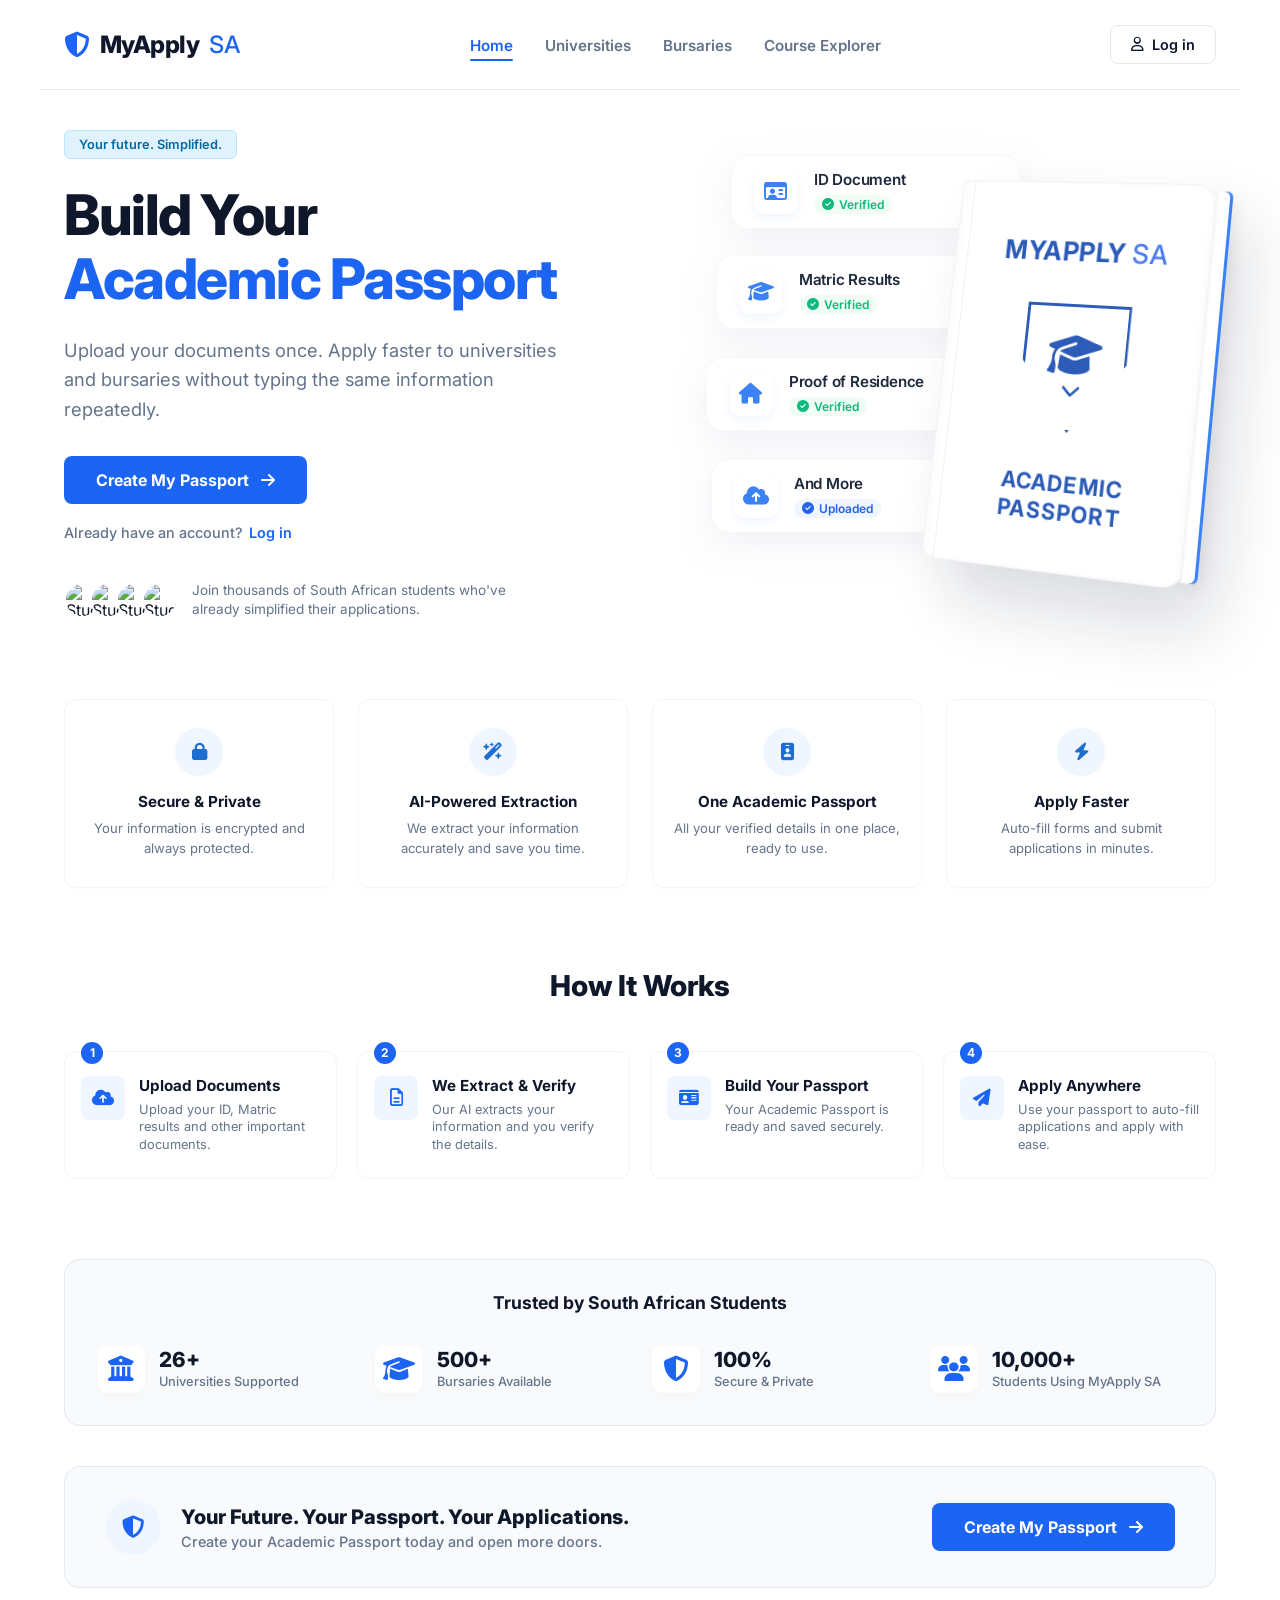
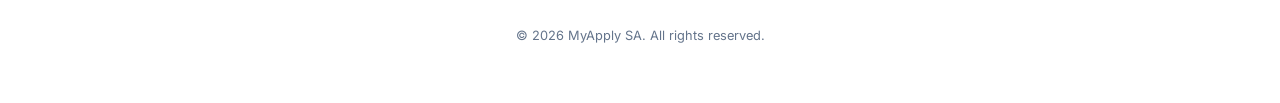
==== fuck.html @ b8379a9e "Update fuck.html" ====
<!DOCTYPE html>
<html lang="en">
<head>
    <meta charset="UTF-8">
    <meta name="viewport" content="width=device-width, initial-scale=1.0">
    <title>MyApply SA - Build Your Academic Passport</title>
    <link href="https://fonts.googleapis.com/css2?family=Inter:wght@400;500;600;700;800&display=swap" rel="stylesheet">
    <link rel="stylesheet" href="https://cdnjs.cloudflare.com/ajax/libs/font-awesome/6.4.0/css/all.min.css">
    <style>
        :root {
            --primary-blue: #1c64f2;
            --primary-blue-hover: #1a56cc;
            --text-dark: #0f172a;
            --text-muted: #64748b;
            --light-bg: #f8fafc;
            --border-color: #e2e8f0;
            --pill-bg: #eff6ff;
            --pill-text: #1d6ed0;
            --success-green: #10b981;
        }

        * {
            box-sizing: border-box;
            margin: 0;
            padding: 0;
            font-family: 'Inter', sans-serif;
        }

        body {
            background-color: #ffffff;
            color: var(--text-dark);
            min-height: 100vh;
            display: flex;
            flex-direction: column;
            align-items: center;
            overflow-x: hidden;
            -webkit-font-smoothing: antialiased;
        }

        /* Header Navigation */
        .header {
            width: 100%;
            max-width: 1200px;
            height: 90px;
            padding: 0 24px;
            display: flex;
            align-items: center;
            justify-content: space-between;
            background: #ffffff;
            border-bottom: 1px solid var(--border-color);
        }

        .brand {
            display: flex;
            align-items: center;
            gap: 10px;
            font-weight: 800;
            font-size: 1.5rem;
            color: var(--text-dark);
            letter-spacing: -0.5px;
        }

        .brand i {
            color: var(--primary-blue);
            font-size: 1.6rem;
        }

        .brand span {
            color: var(--primary-blue);
            font-weight: 500;
        }

        .nav-links {
            display: flex;
            gap: 32px;
            list-style: none;
        }

        .nav-links a {
            text-decoration: none;
            color: var(--text-muted);
            font-weight: 600;
            font-size: 0.95rem;
            transition: color 0.15s ease;
            position: relative;
            padding-bottom: 4px;
        }

        .nav-links a:hover, .nav-links a.active {
            color: var(--primary-blue);
        }

        .nav-links a.active::after {
            content: '';
            position: absolute;
            bottom: -2px;
            left: 0;
            width: 100%;
            height: 2px;
            background-color: var(--primary-blue);
            border-radius: 2px;
        }

        .login-btn-top {
            display: inline-flex;
            align-items: center;
            gap: 8px;
            padding: 10px 20px;
            background: #ffffff;
            color: var(--text-dark);
            border: 1px solid var(--border-color);
            border-radius: 8px;
            font-weight: 600;
            font-size: 0.9rem;
            text-decoration: none;
            transition: all 0.15s ease;
        }

        .login-btn-top:hover {
            background: var(--light-bg);
            border-color: #cbd5e1;
        }

        /* Master wrapper */
        .wrapper {
            width: 100%;
            max-width: 1200px;
            padding: 0 24px 60px 24px;
        }

        /* Hero Section */
        .hero-section {
            display: grid;
            grid-template-columns: 1.1fr 0.9fr;
            gap: 40px;
            align-items: center;
            margin-top: 40px;
            margin-bottom: 80px;
        }

        .hero-content {
            display: flex;
            flex-direction: column;
        }

        .micro-badge {
            background: #e0f2fe;
            color: #0369a1;
            padding: 6px 14px;
            border-radius: 6px;
            font-size: 0.8rem;
            font-weight: 600;
            width: fit-content;
            margin-bottom: 24px;
            border: 1px solid #bae6fd;
        }

        .hero-content h1 {
            font-size: 3.5rem;
            font-weight: 800;
            line-height: 1.15;
            letter-spacing: -1.5px;
            margin-bottom: 24px;
            color: var(--text-dark);
        }

        .hero-content h1 span {
            color: var(--primary-blue);
        }

        .hero-content p {
            font-size: 1.15rem;
            color: var(--text-muted);
            line-height: 1.6;
            margin-bottom: 32px;
            max-width: 520px;
        }

        .cta-btn {
            width: fit-content;
            padding: 14px 32px;
            background-color: var(--primary-blue);
            color: white;
            border: none;
            border-radius: 8px;
            font-size: 1rem;
            font-weight: 700;
            cursor: pointer;
            display: inline-flex;
            align-items: center;
            gap: 12px;
            transition: all 0.15s ease;
            text-decoration: none;
        }

        .cta-btn:hover {
            background-color: var(--primary-blue-hover);
            transform: translateY(-1px);
        }

        .login-sub-block {
            display: flex;
            align-items: center;
            gap: 6px;
            margin-top: 20px;
            font-size: 0.9rem;
            color: var(--text-muted);
            font-weight: 500;
        }

        .login-sub-block a {
            color: var(--primary-blue);
            text-decoration: none;
            font-weight: 600;
        }

        .login-sub-block a:hover {
            text-decoration: underline;
        }

        .social-proof {
            display: flex;
            align-items: center;
            gap: 14px;
            margin-top: 40px;
        }

        .avatar-stack {
            display: flex;
        }

        .avatar-stack img {
            width: 36px;
            height: 36px;
            border-radius: 50%;
            border: 2px solid white;
            margin-left: -10px;
            object-fit: cover;
        }

        .avatar-stack img:first-child {
            margin-left: 0;
        }

        .social-proof-text {
            font-size: 0.85rem;
            color: var(--text-muted);
            line-height: 1.4;
            max-width: 320px;
        }

        /* Mockup Visual Right Side */
        .mockup-container {
            position: relative;
            display: flex;
            justify-content: center;
            align-items: center;
        }

        .passport-graphic-layout {
            position: relative;
            width: 100%;
            max-width: 440px;
            height: 400px;
        }

        .floating-docs-stack {
            position: absolute;
            left: 0;
            top: 20px;
            display: flex;
            flex-direction: column;
            gap: 12px;
            z-index: 3;
            width: 220px;
        }

        .mini-doc-node {
            background: #ffffff;
            border-radius: 12px;
            padding: 10px 14px;
            display: flex;
            align-items: center;
            justify-content: space-between;
            box-shadow: 0 10px 25px rgba(15, 23, 42, 0.05);
            border: 1px solid #f1f5f9;
        }

        .mini-doc-meta {
            display: flex;
            align-items: center;
            gap: 10px;
        }

        .mini-doc-icon {
            width: 32px;
            height: 32px;
            background: var(--pill-bg);
            color: var(--primary-blue);
            border-radius: 6px;
            display: flex;
            align-items: center;
            justify-content: center;
            font-size: 0.9rem;
        }

        .mini-doc-info h5 {
            font-size: 0.8rem;
            font-weight: 700;
            color: var(--text-dark);
        }

        .mini-doc-status {
            display: flex;
            align-items: center;
            gap: 4px;
            font-size: 0.65rem;
            font-weight: 600;
            color: var(--success-green);
            margin-top: 2px;
        }

        .mini-doc-status.blue-type {
            color: var(--primary-blue);
        }

                /* 100% Photo Identical Passport Layout adjustments */
        .passport-graphic-layout {
            position: relative;
            width: 100%;
            max-width: 480px;
            height: 460px;
            display: flex;
            align-items: center;
        }

        .floating-docs-stack {
            position: absolute;
            left: -10px;
            display: flex;
            flex-direction: column;
            gap: 18px;
            z-index: 2;
            width: 290px;
        }

        .mini-doc-node {
            background: rgba(255, 255, 255, 0.94);
            border-radius: 18px;
            padding: 14px 22px;
            display: flex;
            align-items: center;
            gap: 16px;
            box-shadow: 0 12px 35px rgba(200, 205, 220, 0.25);
            border: 1px solid rgba(243, 244, 246, 0.7);
            backdrop-filter: blur(4px);
        }

        .mini-doc-icon {
            width: 44px;
            height: 44px;
            background: #ffffff;
            color: #3b82f6;
            border-radius: 12px;
            display: flex;
            align-items: center;
            justify-content: center;
            font-size: 1.3rem;
            box-shadow: 0 4px 10px rgba(59, 130, 246, 0.08);
        }

        .mini-doc-info {
            display: flex;
            flex-direction: column;
            gap: 4px;
            flex-grow: 1;
        }

        .mini-doc-info h5 {
            font-size: 0.95rem;
            font-weight: 600;
            color: #1e293b;
            letter-spacing: -0.2px;
        }

        .mini-doc-status {
            display: inline-flex;
            align-items: center;
            gap: 5px;
            font-size: 0.75rem;
            font-weight: 600;
            color: #10b981;
            background: #f0fdf4;
            padding: 2px 8px;
            border-radius: 20px;
            width: fit-content;
        }

        .mini-doc-status.blue-type {
            color: #2563eb;
            background: #eff6ff;
        }

        /* Decorative skeleton bars on the right side of cards */
        .mini-doc-skeleton-bars {
            display: flex;
            flex-direction: column;
            gap: 6px;
            margin-left: auto;
        }

        .skeleton-bar {
            width: 28px;
            height: 4px;
            background: #f1f5f9;
            border-radius: 2px;
        }

        .skeleton-bar.short {
            width: 16px;
        }

        /* 3D Realistic Booklet */
        .passport-booklet-3d {
            background: #ffffff;
            width: 275px;
            height: 395px;
            border-radius: 6px 28px 24px 14px;
            box-shadow: 30px 35px 65px rgba(15, 23, 42, 0.15), 
                        inset -4px 0 10px rgba(0,0,0,0.01),
                        inset 4px 0 6px rgba(0, 0, 0, 0.02);
            padding: 45px 24px 35px 32px;
            display: flex;
            flex-direction: column;
            align-items: center;
            justify-content: space-between;
            position: absolute;
            right: 0px;
            transform: perspective(1200px) rotateY(-18deg) rotateX(7deg) rotateZ(4deg);
            z-index: 5;
            border: 1px solid rgba(235, 240, 245, 0.8);
        }

        /* Spine effect line */
        .passport-booklet-3d::before {
            content: '';
            position: absolute;
            top: 0;
            left: 12px;
            width: 1px;
            height: 100%;
            background: rgba(0, 0, 0, 0.06);
        }

        /* Stacked 3D Inner Page rim matching image */
        .passport-booklet-3d::after {
            content: '';
            position: absolute;
            top: 6px;
            right: -10px;
            width: 14px;
            height: 97%;
            background: #ffffff;
            border-radius: 0 6px 6px 0;
            z-index: -1;
            box-shadow: 3px 0 0 #3b82f6, 
                        5px 5px 15px rgba(0,0,0,0.08), 
                        inset 2px 0 3px rgba(0,0,0,0.05);
        }

        .passport-booklet-3d h3 {
            font-size: 1.7rem;
            font-weight: 700;
            letter-spacing: 0.5px;
            color: #2c5cb8;
            margin-top: 10px;
            font-family: 'Inter', sans-serif;
            text-align: center;
        }

        .passport-booklet-3d h3 span {
            color: #4b7bec;
            font-weight: 500;
        }

        /* Shield with cap and chevron exact border curve style */
        .passport-shield-emblem {
            width: 110px;
            height: 130px;
            border: 3.5px solid #2c5cb8;
            background: transparent;
            clip-path: polygon(0% 0%, 100% 0%, 100% 45%, 50% 100%, 0% 45%);
            border-radius: 0 0 50px 50px;
            display: flex;
            flex-direction: column;
            align-items: center;
            justify-content: center;
            gap: 4px;
            color: #2c5cb8;
            margin: auto 0;
            padding-bottom: 12px;
        }

        .passport-shield-emblem i.fa-graduation-cap {
            font-size: 2.8rem;
            margin-top: 10px;
        }

        .passport-shield-emblem i.fa-chevron-down {
            font-size: 1.3rem;
            font-weight: 900;
            margin-top: -2px;
        }

        .passport-booklet-3d p {
            font-size: 1.4rem;
            font-weight: 700;
            color: #2c5cb8;
            letter-spacing: 1.2px;
            line-height: 1.25;
            max-width: 180px;
            text-align: center;
            margin-bottom: 10px;
        }
     
        /* Features Grid */
        .features-grid {
            display: grid;
            grid-template-columns: repeat(4, 1fr);
            gap: 24px;
            margin-bottom: 80px;
        }

        .feature-card {
            background: #ffffff;
            border-radius: 12px;
            padding: 28px 20px;
            border: 1px solid #f1f5f9;
            box-shadow: 0 4px 15px rgba(15, 23, 42, 0.01);
            text-align: center;
            display: flex;
            flex-direction: column;
            align-items: center;
        }

        .feature-icon-wrapper {
            width: 48px;
            height: 48px;
            background: var(--pill-bg);
            border-radius: 50%;
            display: flex;
            align-items: center;
            justify-content: center;
            color: var(--pill-text);
            font-size: 1.1rem;
            margin-bottom: 16px;
        }

        .feature-card h4 {
            font-size: 0.95rem;
            font-weight: 700;
            color: var(--text-dark);
            margin-bottom: 8px;
        }

        .feature-card p {
            font-size: 0.82rem;
            color: var(--text-muted);
            line-height: 1.5;
        }

        /* How it works */
        .section-title {
            text-align: center;
            font-size: 1.8rem;
            font-weight: 800;
            color: var(--text-dark);
            margin-bottom: 48px;
        }

        .process-flow {
            display: grid;
            grid-template-columns: repeat(4, 1fr);
            gap: 20px;
            margin-bottom: 80px;
        }

        .process-step {
            position: relative;
            background: #ffffff;
            border: 1px solid #f1f5f9;
            border-radius: 12px;
            padding: 24px 16px;
            display: flex;
            gap: 14px;
            align-items: flex-start;
        }

        .step-number {
            position: absolute;
            top: -10px;
            left: 16px;
            width: 22px;
            height: 22px;
            background: var(--primary-blue);
            color: #ffffff;
            border-radius: 50%;
            font-size: 0.75rem;
            font-weight: 700;
            display: flex;
            align-items: center;
            justify-content: center;
        }

        .step-icon-side {
            width: 44px;
            height: 44px;
            background: var(--pill-bg);
            border-radius: 8px;
            display: flex;
            align-items: center;
            justify-content: center;
            color: var(--primary-blue);
            font-size: 1.1rem;
            flex-shrink: 0;
        }

        .step-body {
            display: flex;
            flex-direction: column;
        }

        .step-body h4 {
            font-size: 0.95rem;
            font-weight: 700;
            color: var(--text-dark);
            margin-bottom: 6px;
        }

        .step-body p {
            font-size: 0.8rem;
            color: var(--text-muted);
            line-height: 1.4;
        }

        /* Trust Stats Banner Layout Updated to match 1000164134.png */
        .trust-container {
            background: #f8fafc;
            border: 1px solid var(--border-color);
            border-radius: 16px;
            padding: 32px;
            margin-bottom: 40px;
            text-align: center;
        }

        .trust-container h3 {
            font-size: 1.1rem;
            font-weight: 700;
            color: var(--text-dark);
            margin-bottom: 32px;
        }

        .trust-grid {
            display: grid;
            grid-template-columns: repeat(4, 1fr);
            gap: 24px;
        }

        .trust-stat-row {
            display: flex;
            align-items: center;
            gap: 14px;
            text-align: left;
        }

        .trust-stat-row i {
            font-size: 1.6rem;
            color: var(--primary-blue);
            background: #ffffff;
            width: 48px;
            height: 48px;
            border-radius: 10px;
            display: flex;
            align-items: center;
            justify-content: center;
            box-shadow: 0 4px 10px rgba(0,0,0,0.02);
            flex-shrink: 0;
        }

        .stat-text-block h4 {
            font-size: 1.3rem;
            font-weight: 800;
            color: var(--text-dark);
            line-height: 1.1;
        }

        .stat-text-block p {
            font-size: 0.8rem;
            color: var(--text-muted);
            font-weight: 500;
            margin-top: 2px;
        }

        /* Split Horizontal Bottom CTA Row Layout matching 1000164134.png */
        .bottom-cta-row {
            background: #f8fafc;
            border: 1px solid var(--border-color);
            border-radius: 16px;
            padding: 32px 40px;
            display: flex;
            align-items: center;
            justify-content: space-between;
            gap: 30px;
            margin-bottom: 40px;
        }

        .bottom-cta-left {
            display: flex;
            align-items: center;
            gap: 20px;
        }

        .bottom-cta-icon-box {
            width: 56px;
            height: 56px;
            background: var(--pill-bg);
            border-radius: 50%;
            display: flex;
            align-items: center;
            justify-content: center;
            color: var(--primary-blue);
            font-size: 1.4rem;
            flex-shrink: 0;
        }

        .bottom-cta-text h3 {
            font-size: 1.25rem;
            font-weight: 800;
            color: var(--text-dark);
            margin-bottom: 4px;
        }

        .bottom-cta-text p {
            font-size: 0.9rem;
            color: var(--text-muted);
            font-weight: 500;
        }

        .copyright-text {
            font-size: 0.8rem;
            color: var(--text-muted);
            text-align: center;
            width: 100%;
        }

        /* Perfectly tuned Fluid breakpoints for 0% Side Scrolling */
        @media (max-width: 1024px) {
            .hero-section {
                grid-template-columns: 1fr;
                text-align: center;
                gap: 50px;
            }
            .hero-content {
                align-items: center;
            }
            .hero-content p {
                max-width: 100%;
            }
            .social-proof {
                justify-content: center;
            }
            .mockup-container {
                margin-top: 20px;
            }
            .features-grid {
                grid-template-columns: repeat(2, 1fr);
            }
            .process-flow {
                grid-template-columns: repeat(2, 1fr);
                gap: 32px;
            }
            .trust-grid {
                grid-template-columns: repeat(2, 1fr);
                gap: 32px;
            }
        }

        @media (max-width: 768px) {
            .header {
                height: 75px;
            }
            .nav-links {
                display: none;
            }
            .bottom-cta-row {
                flex-direction: column;
                text-align: center;
                padding: 32px 24px;
            }
            .bottom-cta-left {
                flex-direction: column;
                gap: 14px;
            }
            .bottom-cta-row .cta-btn {
                width: 100%;
                justify-content: center;
            }
        }

        @media (max-width: 520px) {
            .hero-content h1 {
                font-size: 2.4rem;
            }
            .features-grid {
                grid-template-columns: 1fr;
            }
            .process-flow {
                grid-template-columns: 1fr;
            }
            .trust-grid {
                grid-template-columns: 1fr;
            }
            .passport-graphic-layout {
                transform: scale(0.9);
                height: 360px;
            }
        }
    </style>
</head>
<body>

    <header class="header">
        <div class="brand">
            <i class="fas fa-shield-alt"></i> MyApply<span>SA</span>
        </div>
        <ul class="nav-links">
            <li><a href="#" class="active">Home</a></li>
            <li><a href="#">Universities</a></li>
            <li><a href="#">Bursaries</a></li>
            <li><a href="#">Course Explorer</a></li>
        </ul>
        <a href="#" class="login-btn-top"><i class="far fa-user"></i> Log in</a>
    </header>

    <div class="wrapper">
        
        <!-- Hero Section -->
        <section class="hero-section">
            <div class="hero-content">
                <div class="micro-badge">Your future. Simplified.</div>
                <h1>Build Your <br><span>Academic Passport</span></h1>
                <p>Upload your documents once. Apply faster to universities and bursaries without typing the same information repeatedly.</p>
                
                <a href="#" class="cta-btn">Create My Passport <i class="fas fa-arrow-right"></i></a>
                
                <div class="login-sub-block">
                    Already have an account? <a href="#">Log in</a>
                </div>

                <div class="social-proof">
                    <div class="avatar-stack">
                        <img src="https://images.unsplash.com/photo-1534528741775-53994a69daeb?auto=format&fit=crop&w=100&q=80" alt="Student">
                        <img src="https://images.unsplash.com/photo-1507003211169-0a1dd7228f2d?auto=format&fit=crop&w=100&q=80" alt="Student">
                        <img src="https://images.unsplash.com/photo-1494790108377-be9c29b29330?auto=format&fit=crop&w=100&q=80" alt="Student">
                        <img src="https://images.unsplash.com/photo-1500648767791-00dcc994a43e?auto=format&fit=crop&w=100&q=80" alt="Student">
                    </div>
                    <span class="social-proof-text">Join thousands of South African students who've already simplified their applications.</span>
                </div>
            </div>

            <div class="mockup-container">
                                <div class="passport-graphic-layout">
                    <div class="floating-docs-stack">
                        <div class="mini-doc-node" style="transform: translate(15px, -10px);">
                            <div class="mini-doc-icon"><i class="far fa-id-card"></i></div>
                            <div class="mini-doc-info">
                                <h5>ID Document</h5>
                                <div class="mini-doc-status"><i class="fas fa-check-circle"></i> Verified</div>
                            </div>
                        </div>
                        <div class="mini-doc-node" style="transform: translate(0px, -2px);">
                            <div class="mini-doc-icon"><i class="fas fa-graduation-cap"></i></div>
                            <div class="mini-doc-info">
                                <h5>Matric Results</h5>
                                <div class="mini-doc-status"><i class="fas fa-check-circle"></i> Verified</div>
                            </div>
                        </div>
                        <div class="mini-doc-node" style="transform: translate(-10px, 8px);">
                            <div class="mini-doc-icon"><i class="fas fa-home"></i></div>
                            <div class="mini-doc-info">
                                <h5>Proof of Residence</h5>
                                <div class="mini-doc-status"><i class="fas fa-check-circle"></i> Verified</div>
                            </div>
                        </div>
                        <div class="mini-doc-node" style="transform: translate(-5px, 18px);">
                            <div class="mini-doc-icon"><i class="fas fa-cloud-upload-alt"></i></div>
                            <div class="mini-doc-info">
                                <h5>And More</h5>
                                <div class="mini-doc-status blue-type"><i class="fas fa-check-circle"></i> Uploaded</div>
                            </div>
                        </div>
                    </div>

                    <div class="passport-booklet-3d">
                        <h3>MYAPPLY <span>SA</span></h3>
                        
                        <div class="passport-shield-emblem">
                            <i class="fas fa-graduation-cap"></i>
                            <i class="fas fa-chevron-down chevron-down"></i>
                        </div>
                        
                        <p>ACADEMIC PASSPORT</p>
                    </div>
                </div>            
            </div>
        </section>

        <!-- Features Grid -->
        <section class="features-grid">
            <div class="feature-card">
                <div class="feature-icon-wrapper"><i class="fas fa-lock"></i></div>
                <h4>Secure & Private</h4>
                <p>Your information is encrypted and always protected.</p>
            </div>
            <div class="feature-card">
                <div class="feature-icon-wrapper"><i class="fas fa-wand-magic-sparkles"></i></div>
                <h4>AI-Powered Extraction</h4>
                <p>We extract your information accurately and save you time.</p>
            </div>
            <div class="feature-card">
                <div class="feature-icon-wrapper"><i class="fas fa-id-badge"></i></div>
                <h4>One Academic Passport</h4>
                <p>All your verified details in one place, ready to use.</p>
            </div>
            <div class="feature-card">
                <div class="feature-icon-wrapper"><i class="fas fa-bolt"></i></div>
                <h4>Apply Faster</h4>
                <p>Auto-fill forms and submit applications in minutes.</p>
            </div>
        </section>

        <!-- How It Works -->
        <h2 class="section-title">How It Works</h2>
        <section class="process-flow">
            <div class="process-step">
                <div class="step-number">1</div>
                <div class="step-icon-side"><i class="fas fa-cloud-upload-alt"></i></div>
                <div class="step-body">
                    <h4>Upload Documents</h4>
                    <p>Upload your ID, Matric results and other important documents.</p>
                </div>
            </div>
            <div class="process-step">
                <div class="step-number">2</div>
                <div class="step-icon-side"><i class="far fa-file-alt"></i></div>
                <div class="step-body">
                    <h4>We Extract & Verify</h4>
                    <p>Our AI extracts your information and you verify the details.</p>
                </div>
            </div>
            <div class="process-step">
                <div class="step-number">3</div>
                <div class="step-icon-side"><i class="fas fa-id-card"></i></div>
                <div class="step-body">
                    <h4>Build Your Passport</h4>
                    <p>Your Academic Passport is ready and saved securely.</p>
                </div>
            </div>
            <div class="process-step">
                <div class="step-number">4</div>
                <div class="step-icon-side"><i class="fas fa-paper-plane"></i></div>
                <div class="step-body">
                    <h4>Apply Anywhere</h4>
                    <p>Use your passport to auto-fill applications and apply with ease.</p>
                </div>
            </div>
        </section>

        <!-- Trust Statistics Section -->
        <section class="trust-container">
            <h3>Trusted by South African Students</h3>
            <div class="trust-grid">
                <div class="trust-stat-row">
                    <i class="fas fa-university"></i>
                    <div class="stat-text-block">
                        <h4>26+</h4>
                        <p>Universities Supported</p>
                    </div>
                </div>
                <div class="trust-stat-row">
                    <i class="fas fa-graduation-cap"></i>
                    <div class="stat-text-block">
                        <h4>500+</h4>
                        <p>Bursaries Available</p>
                    </div>
                </div>
                <div class="trust-stat-row">
                    <i class="fas fa-shield-alt"></i>
                    <div class="stat-text-block">
                        <h4>100%</h4>
                        <p>Secure & Private</p>
                    </div>
                </div>
                <div class="trust-stat-row">
                    <i class="fas fa-users"></i>
                    <div class="stat-text-block">
                        <h4>10,000+</h4>
                        <p>Students Using MyApply SA</p>
                    </div>
                </div>
            </div>
        </section>

        <!-- Dynamic Bottom CTA Banner Row -->
        <section class="bottom-cta-row">
            <div class="bottom-cta-left">
                <div class="bottom-cta-icon-box"><i class="fas fa-shield-alt"></i></div>
                <div class="bottom-cta-text">
                    <h3>Your Future. Your Passport. Your Applications.</h3>
                    <p>Create your Academic Passport today and open more doors.</p>
                </div>
            </div>
            <a href="#" class="cta-btn">Create My Passport <i class="fas fa-arrow-right"></i></a>
        </section>

        <div class="copyright-text">
            &copy; 2026 MyApply SA. All rights reserved.
        </div>

    </div> 
</body>
</html>
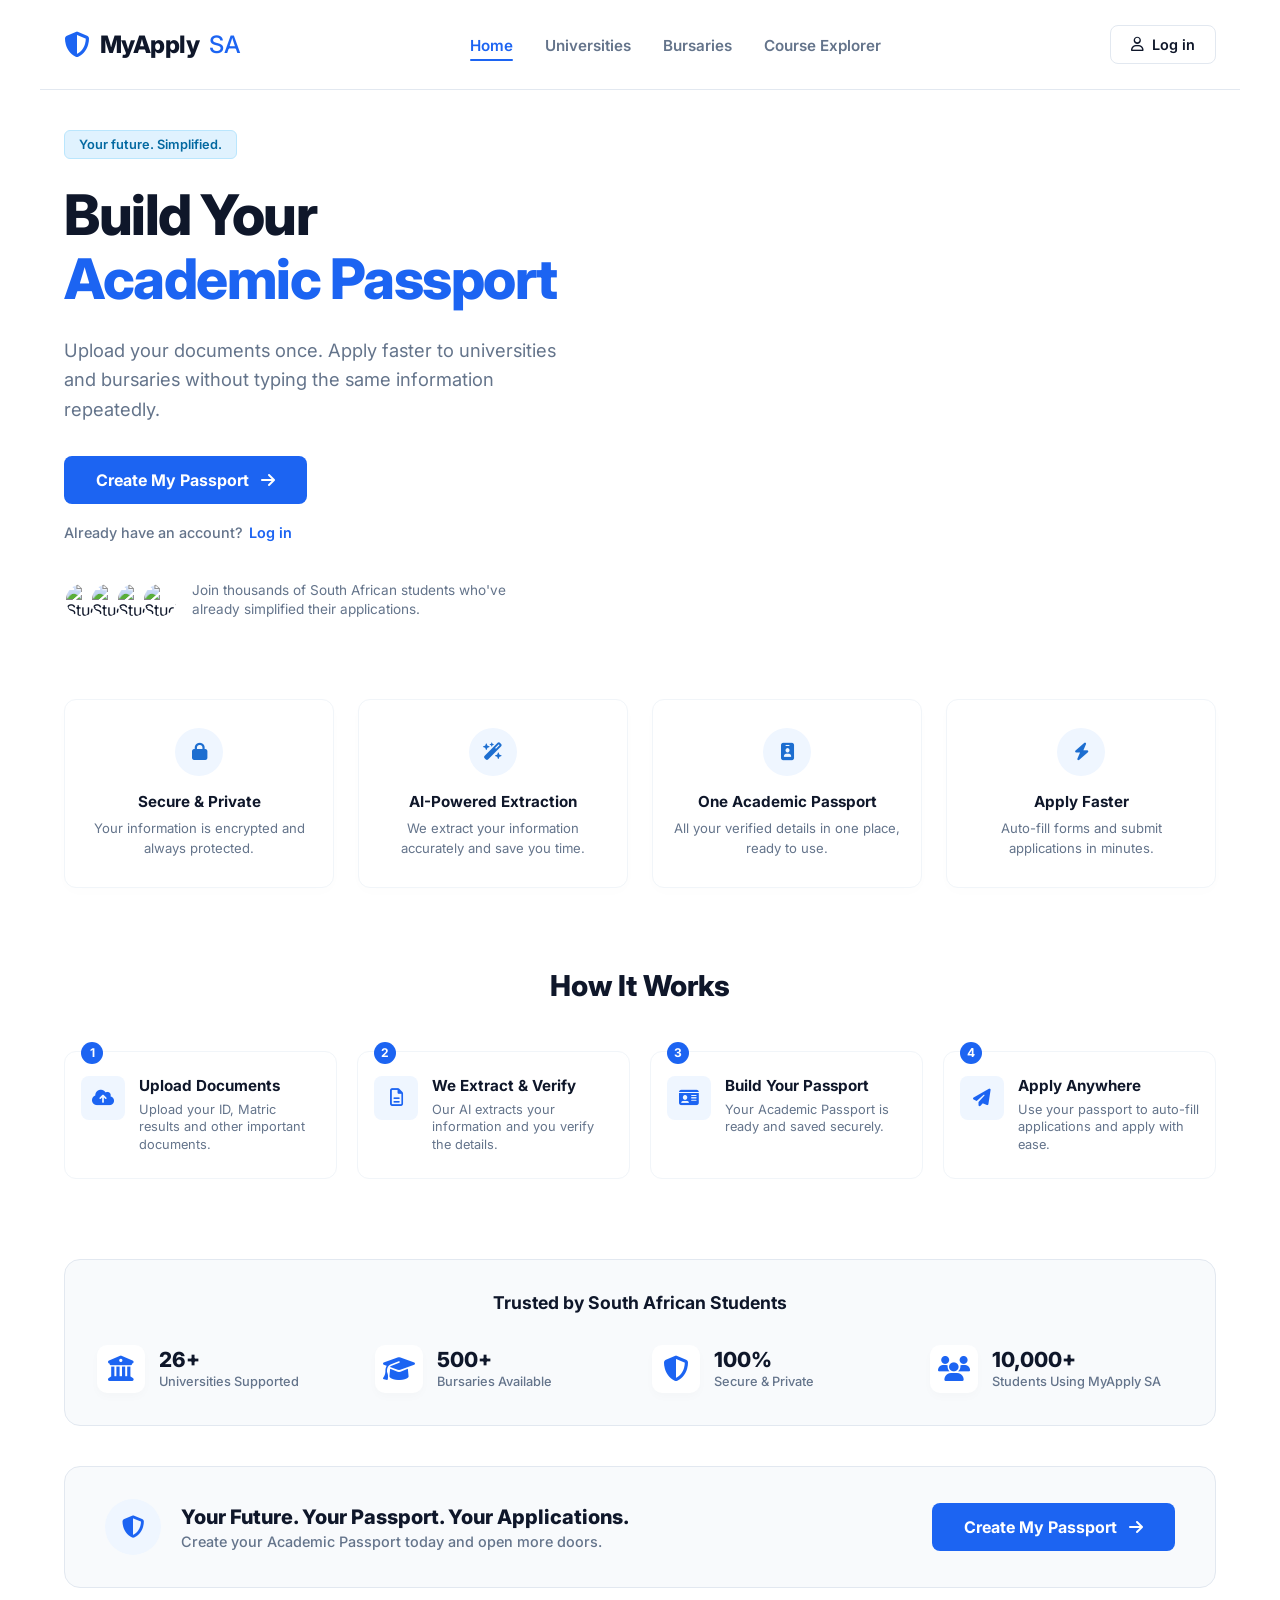
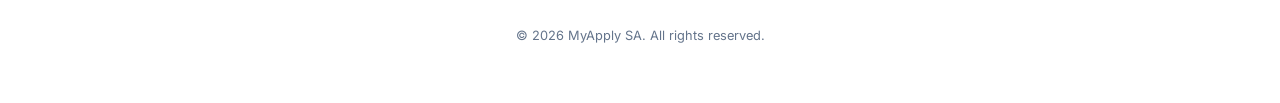
==== commit 345ef32e: "Update fuck.html" ====
--- a/fuck.html
+++ b/fuck.html
@@ -869,49 +869,7 @@
             </div>
 
             <div class="mockup-container">
-                                <div class="passport-graphic-layout">
-                    <div class="floating-docs-stack">
-                        <div class="mini-doc-node" style="transform: translate(15px, -10px);">
-                            <div class="mini-doc-icon"><i class="far fa-id-card"></i></div>
-                            <div class="mini-doc-info">
-                                <h5>ID Document</h5>
-                                <div class="mini-doc-status"><i class="fas fa-check-circle"></i> Verified</div>
-                            </div>
-                        </div>
-                        <div class="mini-doc-node" style="transform: translate(0px, -2px);">
-                            <div class="mini-doc-icon"><i class="fas fa-graduation-cap"></i></div>
-                            <div class="mini-doc-info">
-                                <h5>Matric Results</h5>
-                                <div class="mini-doc-status"><i class="fas fa-check-circle"></i> Verified</div>
-                            </div>
-                        </div>
-                        <div class="mini-doc-node" style="transform: translate(-10px, 8px);">
-                            <div class="mini-doc-icon"><i class="fas fa-home"></i></div>
-                            <div class="mini-doc-info">
-                                <h5>Proof of Residence</h5>
-                                <div class="mini-doc-status"><i class="fas fa-check-circle"></i> Verified</div>
-                            </div>
-                        </div>
-                        <div class="mini-doc-node" style="transform: translate(-5px, 18px);">
-                            <div class="mini-doc-icon"><i class="fas fa-cloud-upload-alt"></i></div>
-                            <div class="mini-doc-info">
-                                <h5>And More</h5>
-                                <div class="mini-doc-status blue-type"><i class="fas fa-check-circle"></i> Uploaded</div>
-                            </div>
-                        </div>
-                    </div>
-
-                    <div class="passport-booklet-3d">
-                        <h3>MYAPPLY <span>SA</span></h3>
-                        
-                        <div class="passport-shield-emblem">
-                            <i class="fas fa-graduation-cap"></i>
-                            <i class="fas fa-chevron-down chevron-down"></i>
-                        </div>
-                        
-                        <p>ACADEMIC PASSPORT</p>
-                    </div>
-                </div>            
+                                           
             </div>
         </section>
 
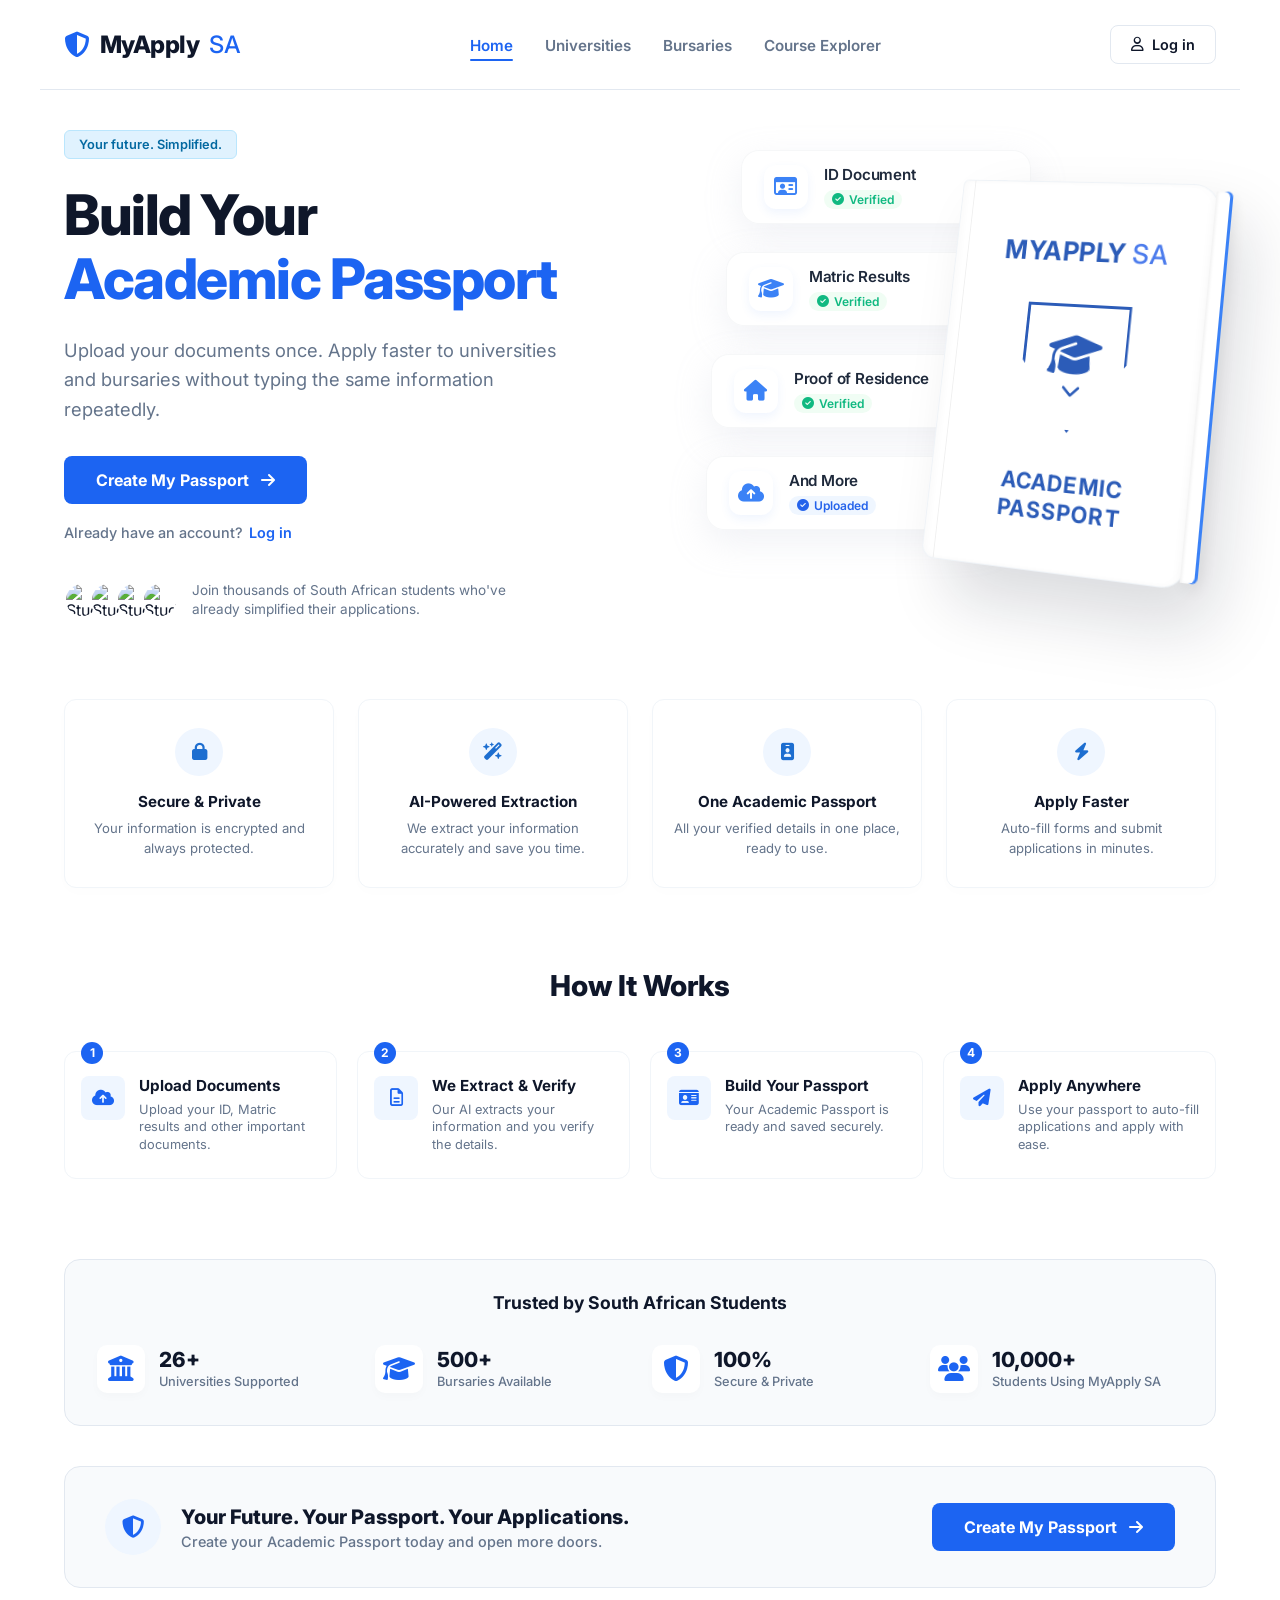
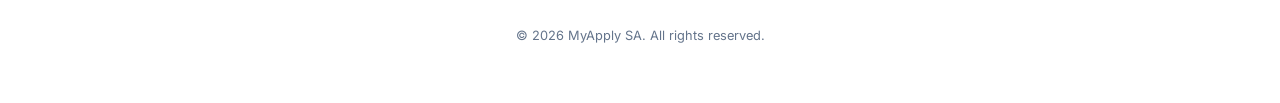
==== commit 2bc520b9: "Update fuck.html" ====
--- a/fuck.html
+++ b/fuck.html
@@ -324,7 +324,7 @@
             color: var(--primary-blue);
         }
 
-                /* 100% Photo Identical Passport Layout adjustments */
+        /* 100% Photo Identical Passport Layout adjustments */
         .passport-graphic-layout {
             position: relative;
             width: 100%;
@@ -869,7 +869,67 @@
             </div>
 
             <div class="mockup-container">
-                                           
+                <div class="passport-graphic-layout">
+                    <!-- 4 Horizontal Cards on Left -->
+                    <div class="floating-docs-stack">
+                        <div class="mini-doc-node" style="transform: translate(25px, -15px);">
+                            <div class="mini-doc-icon"><i class="far fa-id-card"></i></div>
+                            <div class="mini-doc-info">
+                                <h5>ID Document</h5>
+                                <div class="mini-doc-status"><i class="fas fa-check-circle"></i> Verified</div>
+                            </div>
+                            <div class="mini-doc-skeleton-bars">
+                                <div class="skeleton-bar"></div>
+                                <div class="skeleton-bar short"></div>
+                            </div>
+                        </div>
+                        <div class="mini-doc-node" style="transform: translate(10px, -5px);">
+                            <div class="mini-doc-icon"><i class="fas fa-graduation-cap"></i></div>
+                            <div class="mini-doc-info">
+                                <h5>Matric Results</h5>
+                                <div class="mini-doc-status"><i class="fas fa-check-circle"></i> Verified</div>
+                            </div>
+                            <div class="mini-doc-skeleton-bars">
+                                <div class="skeleton-bar"></div>
+                                <div class="skeleton-bar short"></div>
+                            </div>
+                        </div>
+                        <div class="mini-doc-node" style="transform: translate(-5px, 5px);">
+                            <div class="mini-doc-icon"><i class="fas fa-home"></i></div>
+                            <div class="mini-doc-info">
+                                <h5>Proof of Residence</h5>
+                                <div class="mini-doc-status"><i class="fas fa-check-circle"></i> Verified</div>
+                            </div>
+                            <div class="mini-doc-skeleton-bars">
+                                <div class="skeleton-bar"></div>
+                                <div class="skeleton-bar short"></div>
+                            </div>
+                        </div>
+                        <div class="mini-doc-node" style="transform: translate(-10px, 15px);">
+                            <div class="mini-doc-icon"><i class="fas fa-cloud-upload-alt"></i></div>
+                            <div class="mini-doc-info">
+                                <h5>And More</h5>
+                                <div class="mini-doc-status blue-type"><i class="fas fa-check-circle"></i> Uploaded</div>
+                            </div>
+                            <div class="mini-doc-skeleton-bars">
+                                <div class="skeleton-bar"></div>
+                                <div class="skeleton-bar short"></div>
+                            </div>
+                        </div>
+                    </div>
+
+                    <!-- 3D Realistic Booklet Graphic -->
+                    <div class="passport-booklet-3d">
+                        <h3>MYAPPLY <span>SA</span></h3>
+                        
+                        <div class="passport-shield-emblem">
+                            <i class="fas fa-graduation-cap"></i>
+                            <i class="fas fa-chevron-down"></i>
+                        </div>
+                        
+                        <p>ACADEMIC PASSPORT</p>
+                    </div>
+                </div>                                           
             </div>
         </section>
 
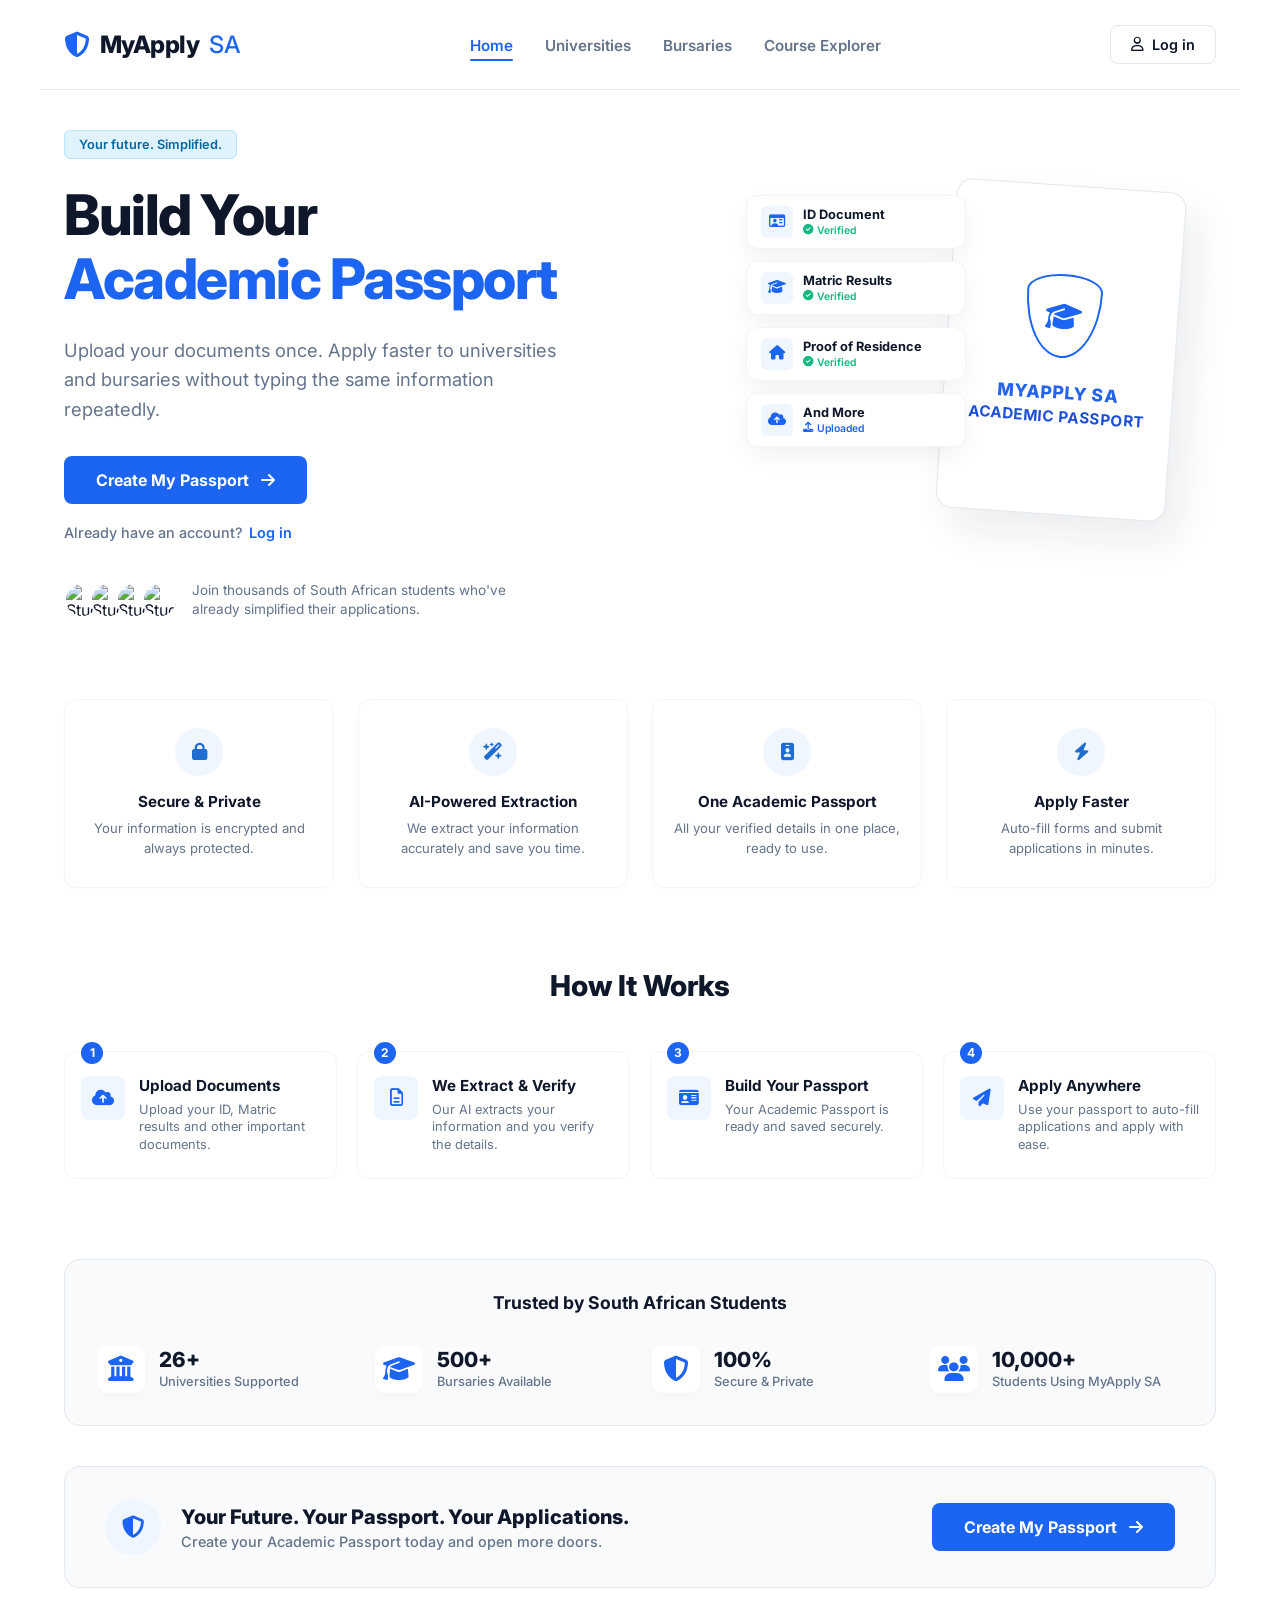
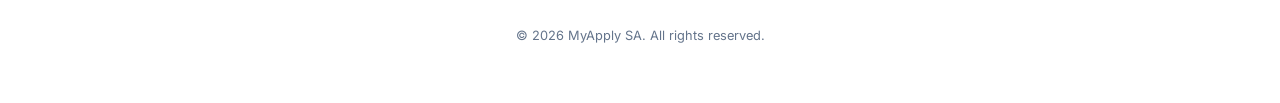
==== commit 57555d8b: "Update fuck.html" ====
--- a/fuck.html
+++ b/fuck.html
@@ -324,205 +324,59 @@
             color: var(--primary-blue);
         }
 
-        /* 100% Photo Identical Passport Layout adjustments */
-        .passport-graphic-layout {
-            position: relative;
-            width: 100%;
-            max-width: 480px;
-            height: 460px;
-            display: flex;
-            align-items: center;
-        }
-
-        .floating-docs-stack {
-            position: absolute;
-            left: -10px;
-            display: flex;
-            flex-direction: column;
-            gap: 18px;
-            z-index: 2;
-            width: 290px;
-        }
-
-        .mini-doc-node {
-            background: rgba(255, 255, 255, 0.94);
-            border-radius: 18px;
-            padding: 14px 22px;
-            display: flex;
-            align-items: center;
-            gap: 16px;
-            box-shadow: 0 12px 35px rgba(200, 205, 220, 0.25);
-            border: 1px solid rgba(243, 244, 246, 0.7);
-            backdrop-filter: blur(4px);
-        }
-
-        .mini-doc-icon {
-            width: 44px;
-            height: 44px;
-            background: #ffffff;
-            color: #3b82f6;
-            border-radius: 12px;
-            display: flex;
-            align-items: center;
-            justify-content: center;
-            font-size: 1.3rem;
-            box-shadow: 0 4px 10px rgba(59, 130, 246, 0.08);
-        }
-
-        .mini-doc-info {
-            display: flex;
-            flex-direction: column;
-            gap: 4px;
-            flex-grow: 1;
-        }
-
-        .mini-doc-info h5 {
-            font-size: 0.95rem;
-            font-weight: 600;
-            color: #1e293b;
-            letter-spacing: -0.2px;
-        }
-
-        .mini-doc-status {
-            display: inline-flex;
-            align-items: center;
-            gap: 5px;
-            font-size: 0.75rem;
-            font-weight: 600;
-            color: #10b981;
-            background: #f0fdf4;
-            padding: 2px 8px;
-            border-radius: 20px;
-            width: fit-content;
-        }
-
-        .mini-doc-status.blue-type {
-            color: #2563eb;
-            background: #eff6ff;
-        }
-
-        /* Decorative skeleton bars on the right side of cards */
-        .mini-doc-skeleton-bars {
-            display: flex;
-            flex-direction: column;
-            gap: 6px;
-            margin-left: auto;
-        }
-
-        .skeleton-bar {
-            width: 28px;
-            height: 4px;
-            background: #f1f5f9;
-            border-radius: 2px;
-        }
-
-        .skeleton-bar.short {
-            width: 16px;
-        }
-
-        /* 3D Realistic Booklet */
+        /* 2.5D Booklet style */
         .passport-booklet-3d {
             background: #ffffff;
-            width: 275px;
-            height: 395px;
-            border-radius: 6px 28px 24px 14px;
-            box-shadow: 30px 35px 65px rgba(15, 23, 42, 0.15), 
-                        inset -4px 0 10px rgba(0,0,0,0.01),
-                        inset 4px 0 6px rgba(0, 0, 0, 0.02);
-            padding: 45px 24px 35px 32px;
+            width: 230px;
+            height: 330px;
+            border-radius: 16px;
+            border: 1px solid var(--border-color);
+            box-shadow: 15px 20px 40px rgba(15, 23, 42, 0.08);
+            padding: 24px;
             display: flex;
             flex-direction: column;
             align-items: center;
-            justify-content: space-between;
+            justify-content: center;
+            text-align: center;
             position: absolute;
-            right: 0px;
-            transform: perspective(1200px) rotateY(-18deg) rotateX(7deg) rotateZ(4deg);
-            z-index: 5;
-            border: 1px solid rgba(235, 240, 245, 0.8);
-        }
-
-        /* Spine effect line */
-        .passport-booklet-3d::before {
-            content: '';
-            position: absolute;
-            top: 0;
-            left: 12px;
-            width: 1px;
-            height: 100%;
-            background: rgba(0, 0, 0, 0.06);
-        }
-
-        /* Stacked 3D Inner Page rim matching image */
-        .passport-booklet-3d::after {
-            content: '';
-            position: absolute;
-            top: 6px;
-            right: -10px;
-            width: 14px;
-            height: 97%;
-            background: #ffffff;
-            border-radius: 0 6px 6px 0;
-            z-index: -1;
-            box-shadow: 3px 0 0 #3b82f6, 
-                        5px 5px 15px rgba(0,0,0,0.08), 
-                        inset 2px 0 3px rgba(0,0,0,0.05);
+            right: 10px;
+            top: 10px;
+            transform: rotate(4deg);
+            z-index: 2;
+        }
+
+        .passport-shield-emblem {
+            width: 76px;
+            height: 84px;
+            border: 2px solid var(--primary-blue);
+            border-radius: 50% 50% 50% 50% / 20% 20% 80% 80%;
+            display: flex;
+            flex-direction: column;
+            align-items: center;
+            justify-content: center;
+            margin-bottom: 24px;
+            color: var(--primary-blue);
+        }
+
+        .passport-shield-emblem i {
+            font-size: 1.8rem;
         }
 
         .passport-booklet-3d h3 {
-            font-size: 1.7rem;
+            font-size: 1.1rem;
+            font-weight: 800;
+            letter-spacing: 1px;
+            color: #2563eb;
+            margin-bottom: 4px;
+        }
+
+        .passport-booklet-3d p {
+            font-size: 0.95rem;
             font-weight: 700;
+            color: #1d4ed8;
             letter-spacing: 0.5px;
-            color: #2c5cb8;
-            margin-top: 10px;
-            font-family: 'Inter', sans-serif;
-            text-align: center;
-        }
-
-        .passport-booklet-3d h3 span {
-            color: #4b7bec;
-            font-weight: 500;
-        }
-
-        /* Shield with cap and chevron exact border curve style */
-        .passport-shield-emblem {
-            width: 110px;
-            height: 130px;
-            border: 3.5px solid #2c5cb8;
-            background: transparent;
-            clip-path: polygon(0% 0%, 100% 0%, 100% 45%, 50% 100%, 0% 45%);
-            border-radius: 0 0 50px 50px;
-            display: flex;
-            flex-direction: column;
-            align-items: center;
-            justify-content: center;
-            gap: 4px;
-            color: #2c5cb8;
-            margin: auto 0;
-            padding-bottom: 12px;
-        }
-
-        .passport-shield-emblem i.fa-graduation-cap {
-            font-size: 2.8rem;
-            margin-top: 10px;
-        }
-
-        .passport-shield-emblem i.fa-chevron-down {
-            font-size: 1.3rem;
-            font-weight: 900;
-            margin-top: -2px;
-        }
-
-        .passport-booklet-3d p {
-            font-size: 1.4rem;
-            font-weight: 700;
-            color: #2c5cb8;
-            letter-spacing: 1.2px;
-            line-height: 1.25;
-            max-width: 180px;
-            text-align: center;
-            margin-bottom: 10px;
-        }
-     
+        }
+
         /* Features Grid */
         .features-grid {
             display: grid;
@@ -870,66 +724,53 @@
 
             <div class="mockup-container">
                 <div class="passport-graphic-layout">
-                    <!-- 4 Horizontal Cards on Left -->
                     <div class="floating-docs-stack">
-                        <div class="mini-doc-node" style="transform: translate(25px, -15px);">
-                            <div class="mini-doc-icon"><i class="far fa-id-card"></i></div>
-                            <div class="mini-doc-info">
-                                <h5>ID Document</h5>
-                                <div class="mini-doc-status"><i class="fas fa-check-circle"></i> Verified</div>
-                            </div>
-                            <div class="mini-doc-skeleton-bars">
-                                <div class="skeleton-bar"></div>
-                                <div class="skeleton-bar short"></div>
+                        <div class="mini-doc-node">
+                            <div class="mini-doc-meta">
+                                <div class="mini-doc-icon"><i class="far fa-id-card"></i></div>
+                                <div class="mini-doc-info">
+                                    <h5>ID Document</h5>
+                                    <div class="mini-doc-status"><i class="fas fa-check-circle"></i> Verified</div>
+                                </div>
                             </div>
                         </div>
-                        <div class="mini-doc-node" style="transform: translate(10px, -5px);">
-                            <div class="mini-doc-icon"><i class="fas fa-graduation-cap"></i></div>
-                            <div class="mini-doc-info">
-                                <h5>Matric Results</h5>
-                                <div class="mini-doc-status"><i class="fas fa-check-circle"></i> Verified</div>
-                            </div>
-                            <div class="mini-doc-skeleton-bars">
-                                <div class="skeleton-bar"></div>
-                                <div class="skeleton-bar short"></div>
+                        <div class="mini-doc-node">
+                            <div class="mini-doc-meta">
+                                <div class="mini-doc-icon"><i class="fas fa-graduation-cap"></i></div>
+                                <div class="mini-doc-info">
+                                    <h5>Matric Results</h5>
+                                    <div class="mini-doc-status"><i class="fas fa-check-circle"></i> Verified</div>
+                                </div>
                             </div>
                         </div>
-                        <div class="mini-doc-node" style="transform: translate(-5px, 5px);">
-                            <div class="mini-doc-icon"><i class="fas fa-home"></i></div>
-                            <div class="mini-doc-info">
-                                <h5>Proof of Residence</h5>
-                                <div class="mini-doc-status"><i class="fas fa-check-circle"></i> Verified</div>
-                            </div>
-                            <div class="mini-doc-skeleton-bars">
-                                <div class="skeleton-bar"></div>
-                                <div class="skeleton-bar short"></div>
+                        <div class="mini-doc-node">
+                            <div class="mini-doc-meta">
+                                <div class="mini-doc-icon"><i class="fas fa-home"></i></div>
+                                <div class="mini-doc-info">
+                                    <h5>Proof of Residence</h5>
+                                    <div class="mini-doc-status"><i class="fas fa-check-circle"></i> Verified</div>
+                                </div>
                             </div>
                         </div>
-                        <div class="mini-doc-node" style="transform: translate(-10px, 15px);">
-                            <div class="mini-doc-icon"><i class="fas fa-cloud-upload-alt"></i></div>
-                            <div class="mini-doc-info">
-                                <h5>And More</h5>
-                                <div class="mini-doc-status blue-type"><i class="fas fa-check-circle"></i> Uploaded</div>
-                            </div>
-                            <div class="mini-doc-skeleton-bars">
-                                <div class="skeleton-bar"></div>
-                                <div class="skeleton-bar short"></div>
+                        <div class="mini-doc-node">
+                            <div class="mini-doc-meta">
+                                <div class="mini-doc-icon"><i class="fas fa-cloud-upload-alt"></i></div>
+                                <div class="mini-doc-info">
+                                    <h5>And More</h5>
+                                    <div class="mini-doc-status blue-type"><i class="fas fa-upload"></i> Uploaded</div>
+                                </div>
                             </div>
                         </div>
                     </div>
 
-                    <!-- 3D Realistic Booklet Graphic -->
                     <div class="passport-booklet-3d">
-                        <h3>MYAPPLY <span>SA</span></h3>
-                        
                         <div class="passport-shield-emblem">
                             <i class="fas fa-graduation-cap"></i>
-                            <i class="fas fa-chevron-down"></i>
                         </div>
-                        
+                        <h3>MYAPPLY SA</h3>
                         <p>ACADEMIC PASSPORT</p>
                     </div>
-                </div>                                           
+                </div>
             </div>
         </section>
 
@@ -1048,6 +889,3 @@
     </div> 
 </body>
 </html>
-
-
-
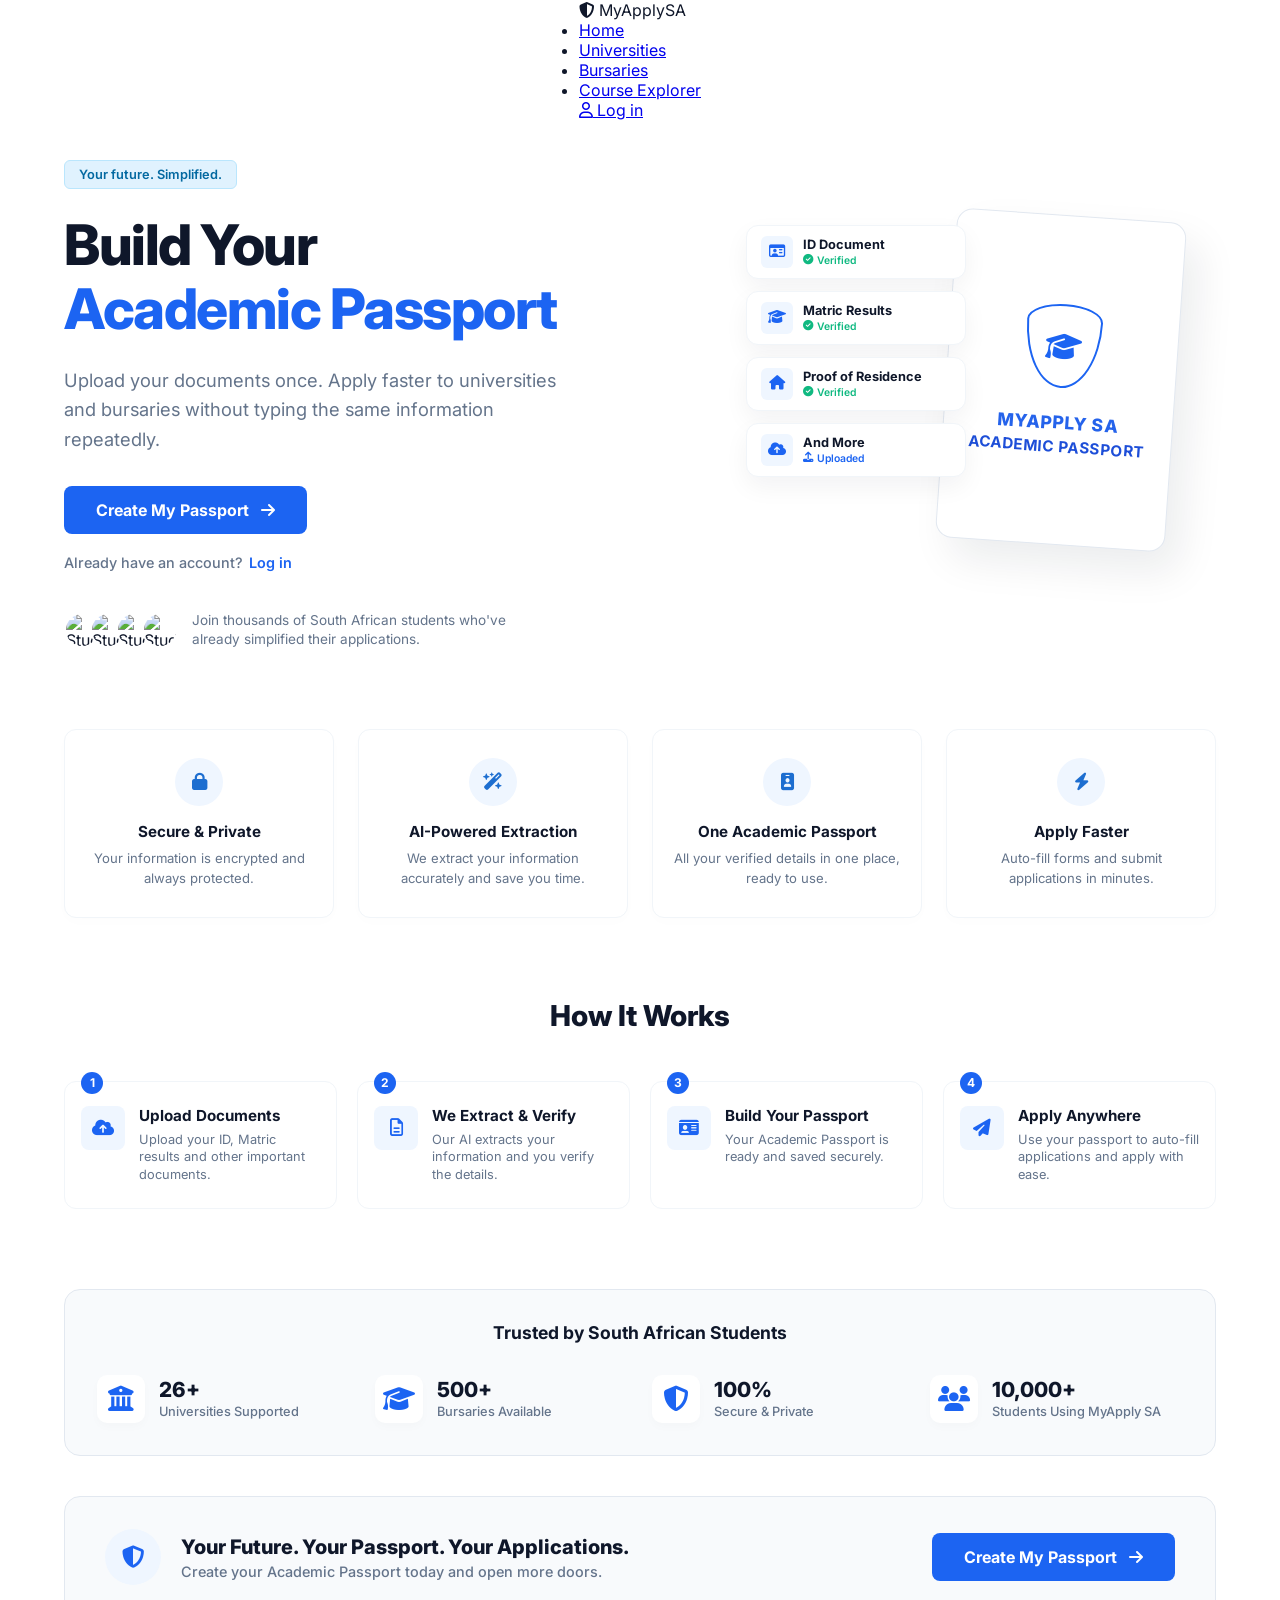
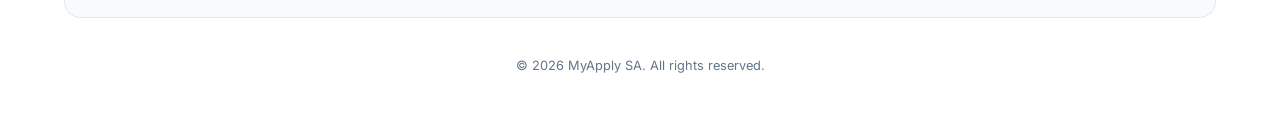
==== commit 487a78a7: "Update fuck.html" ====
--- a/fuck.html
+++ b/fuck.html
@@ -37,89 +37,7 @@
             -webkit-font-smoothing: antialiased;
         }
 
-        /* Header Navigation */
-        .header {
-            width: 100%;
-            max-width: 1200px;
-            height: 90px;
-            padding: 0 24px;
-            display: flex;
-            align-items: center;
-            justify-content: space-between;
-            background: #ffffff;
-            border-bottom: 1px solid var(--border-color);
-        }
-
-        .brand {
-            display: flex;
-            align-items: center;
-            gap: 10px;
-            font-weight: 800;
-            font-size: 1.5rem;
-            color: var(--text-dark);
-            letter-spacing: -0.5px;
-        }
-
-        .brand i {
-            color: var(--primary-blue);
-            font-size: 1.6rem;
-        }
-
-        .brand span {
-            color: var(--primary-blue);
-            font-weight: 500;
-        }
-
-        .nav-links {
-            display: flex;
-            gap: 32px;
-            list-style: none;
-        }
-
-        .nav-links a {
-            text-decoration: none;
-            color: var(--text-muted);
-            font-weight: 600;
-            font-size: 0.95rem;
-            transition: color 0.15s ease;
-            position: relative;
-            padding-bottom: 4px;
-        }
-
-        .nav-links a:hover, .nav-links a.active {
-            color: var(--primary-blue);
-        }
-
-        .nav-links a.active::after {
-            content: '';
-            position: absolute;
-            bottom: -2px;
-            left: 0;
-            width: 100%;
-            height: 2px;
-            background-color: var(--primary-blue);
-            border-radius: 2px;
-        }
-
-        .login-btn-top {
-            display: inline-flex;
-            align-items: center;
-            gap: 8px;
-            padding: 10px 20px;
-            background: #ffffff;
-            color: var(--text-dark);
-            border: 1px solid var(--border-color);
-            border-radius: 8px;
-            font-weight: 600;
-            font-size: 0.9rem;
-            text-decoration: none;
-            transition: all 0.15s ease;
-        }
-
-        .login-btn-top:hover {
-            background: var(--light-bg);
-            border-color: #cbd5e1;
-        }
+        
 
         /* Master wrapper */
         .wrapper {
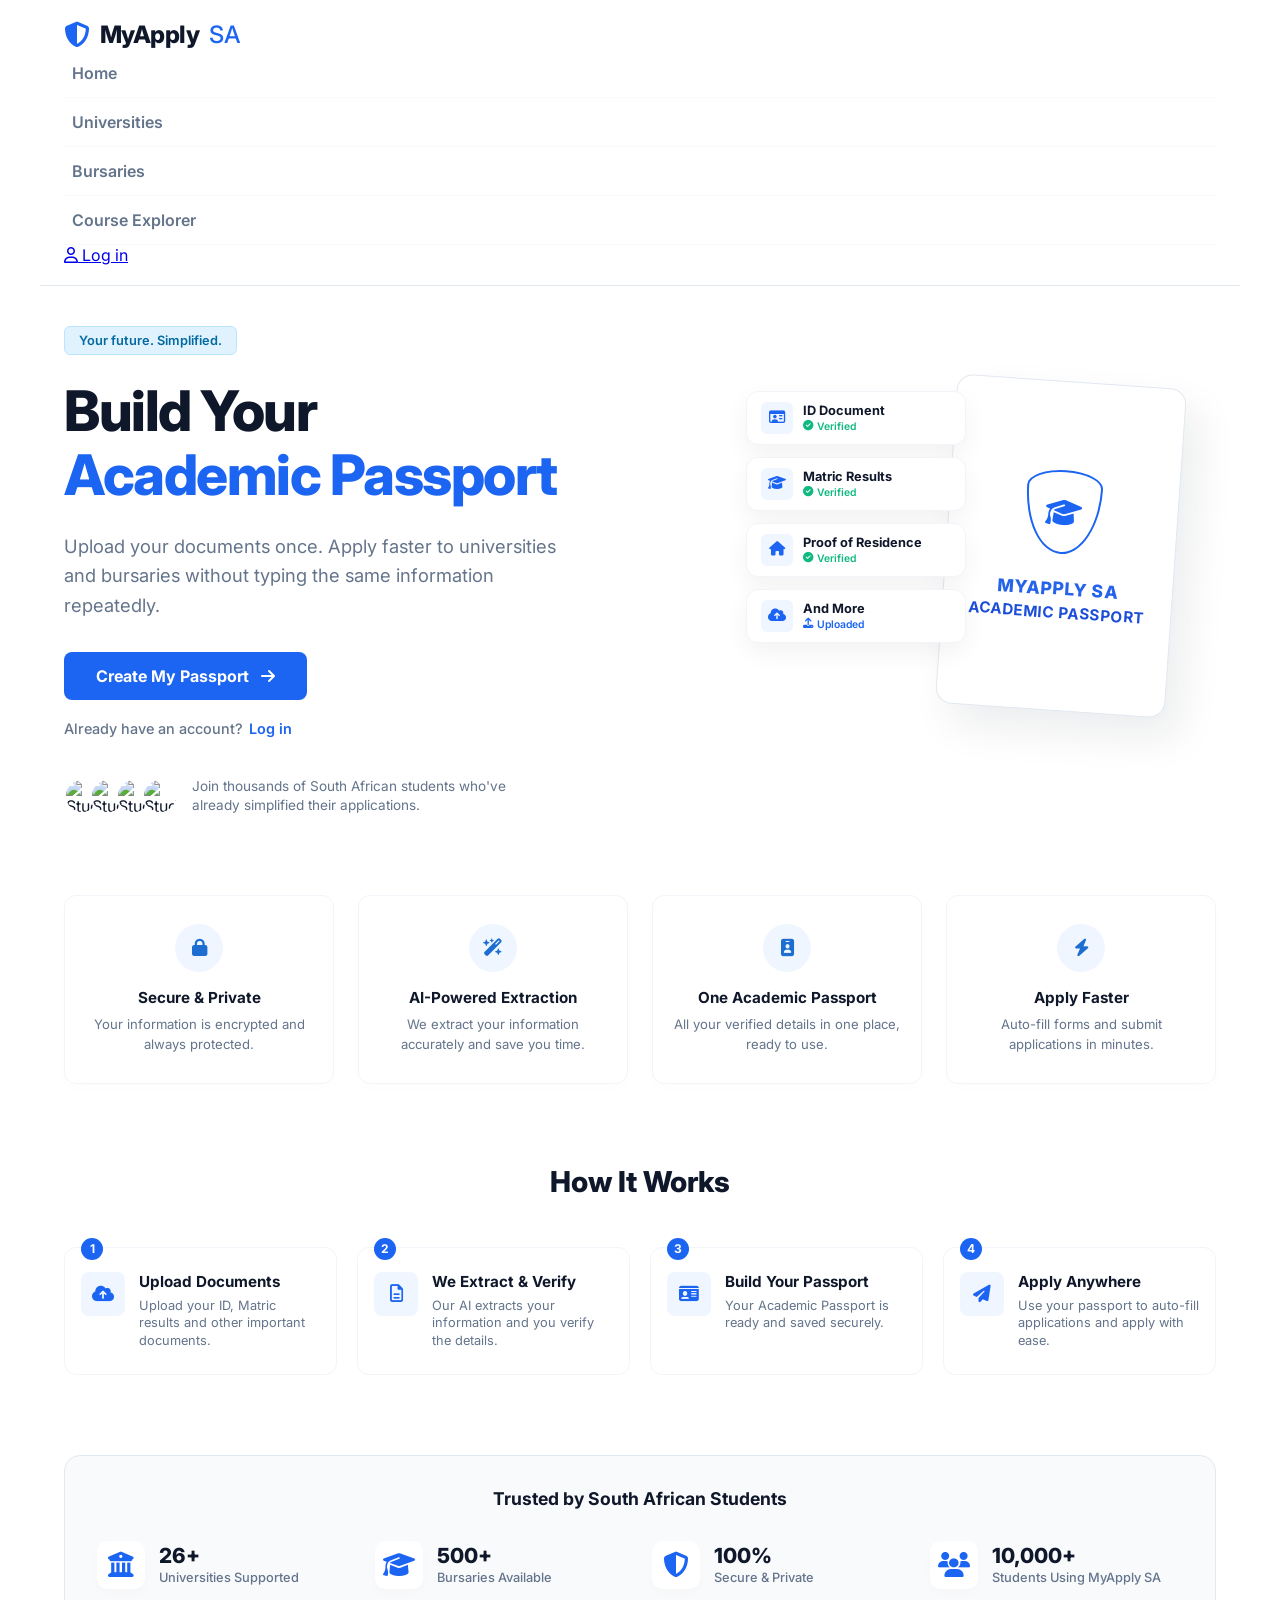
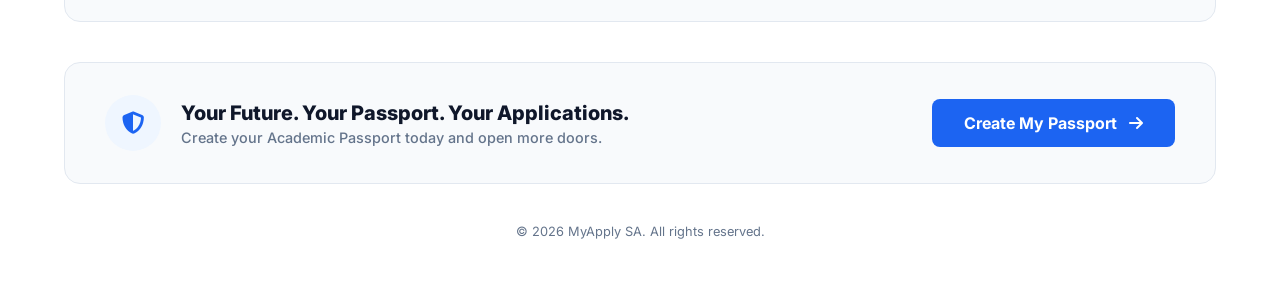
==== commit c0827d3e: "Update fuck.html" ====
--- a/fuck.html
+++ b/fuck.html
@@ -37,7 +37,144 @@
             -webkit-font-smoothing: antialiased;
         }
 
-        
+        /* Header Navigation - Rebuilt for Dropdown List */
+        .header {
+            width: 100%;
+            max-width: 1200px;
+            min-height: 90px;
+            padding: 20px 24px;
+            display: flex;
+            align-items: center;
+            justify-content: space-between;
+            background: #ffffff;
+            border-bottom: 1px solid var(--border-color);
+            position: relative;
+            flex-wrap: wrap;
+        }
+
+        .brand {
+            display: flex;
+            align-items: center;
+            gap: 10px;
+            font-weight: 800;
+            font-size: 1.5rem;
+            color: var(--text-dark);
+            letter-spacing: -0.5px;
+        }
+
+        .brand i {
+            color: var(--primary-blue);
+            font-size: 1.6rem;
+        }
+
+        .brand span {
+            color: var(--primary-blue);
+            font-weight: 500;
+        }
+
+        /* Hidden Checkbox Controller for Pure CSS Toggle functionality */
+        #menu-toggle {
+            display: none;
+        }
+
+        /* Responsive Hamburger Menu Button Graphic Icon */
+        .menu-bar-btn {
+            display: flex;
+            flex-direction: column;
+            justify-content: space-between;
+            width: 26px;
+            height: 18px;
+            cursor: pointer;
+            z-index: 100;
+        }
+
+        .menu-bar-btn span {
+            display: block;
+            height: 2.5px;
+            width: 100%;
+            background-color: var(--text-dark);
+            border-radius: 2px;
+            transition: all 0.2s ease;
+        }
+
+        /* Downward List Container Block */
+        .nav-container-block {
+            display: none;
+            width: 100%;
+            flex-direction: column;
+            background: #ffffff;
+            margin-top: 15px;
+            border-top: 1px solid #f1f5f9;
+            padding-top: 10px;
+        }
+
+        .nav-links {
+            display: flex;
+            flex-direction: column;
+            list-style: none;
+            width: 100%;
+        }
+
+        .nav-links li {
+            width: 100%;
+        }
+
+        .nav-links a {
+            text-decoration: none;
+            color: var(--text-muted);
+            font-weight: 600;
+            font-size: 1rem;
+            display: block;
+            padding: 14px 8px;
+            border-bottom: 1px solid #f8fafc;
+            transition: all 0.15s ease;
+        }
+
+        .nav-links a:hover {
+            color: var(--primary-blue);
+            background-color: #f8fafc;
+            padding-left: 14px;
+        }
+
+        /* Log in option styled cleanly within the downward list stack */
+        .login-list-item {
+            display: block;
+            text-decoration: none;
+            color: var(--text-dark);
+            font-weight: 700;
+            font-size: 1rem;
+            padding: 14px 8px;
+            transition: all 0.15s ease;
+        }
+
+        .login-list-item i {
+            margin-right: 8px;
+            color: var(--primary-blue);
+        }
+
+        .login-list-item:hover {
+            color: var(--primary-blue);
+            background-color: #f8fafc;
+            padding-left: 14px;
+        }
+
+        /* The Toggle Core Action logic Rule: Displays list downward when icon is clicked */
+        #menu-toggle:checked ~ .nav-container-block {
+            display: flex;
+        }
+
+        /* Morphing lines of menu button slightly on activation click */
+        #menu-toggle:checked ~ .menu-bar-btn span:nth-child(1) {
+            transform: translateY(8px) rotate(45deg);
+            background-color: var(--primary-blue);
+        }
+        #menu-toggle:checked ~ .menu-bar-btn span:nth-child(2) {
+            opacity: 0;
+        }
+        #menu-toggle:checked ~ .menu-bar-btn span:nth-child(3) {
+            transform: translateY(-8px) rotate(-45deg);
+            background-color: var(--primary-blue);
+        }     
 
         /* Master wrapper */
         .wrapper {
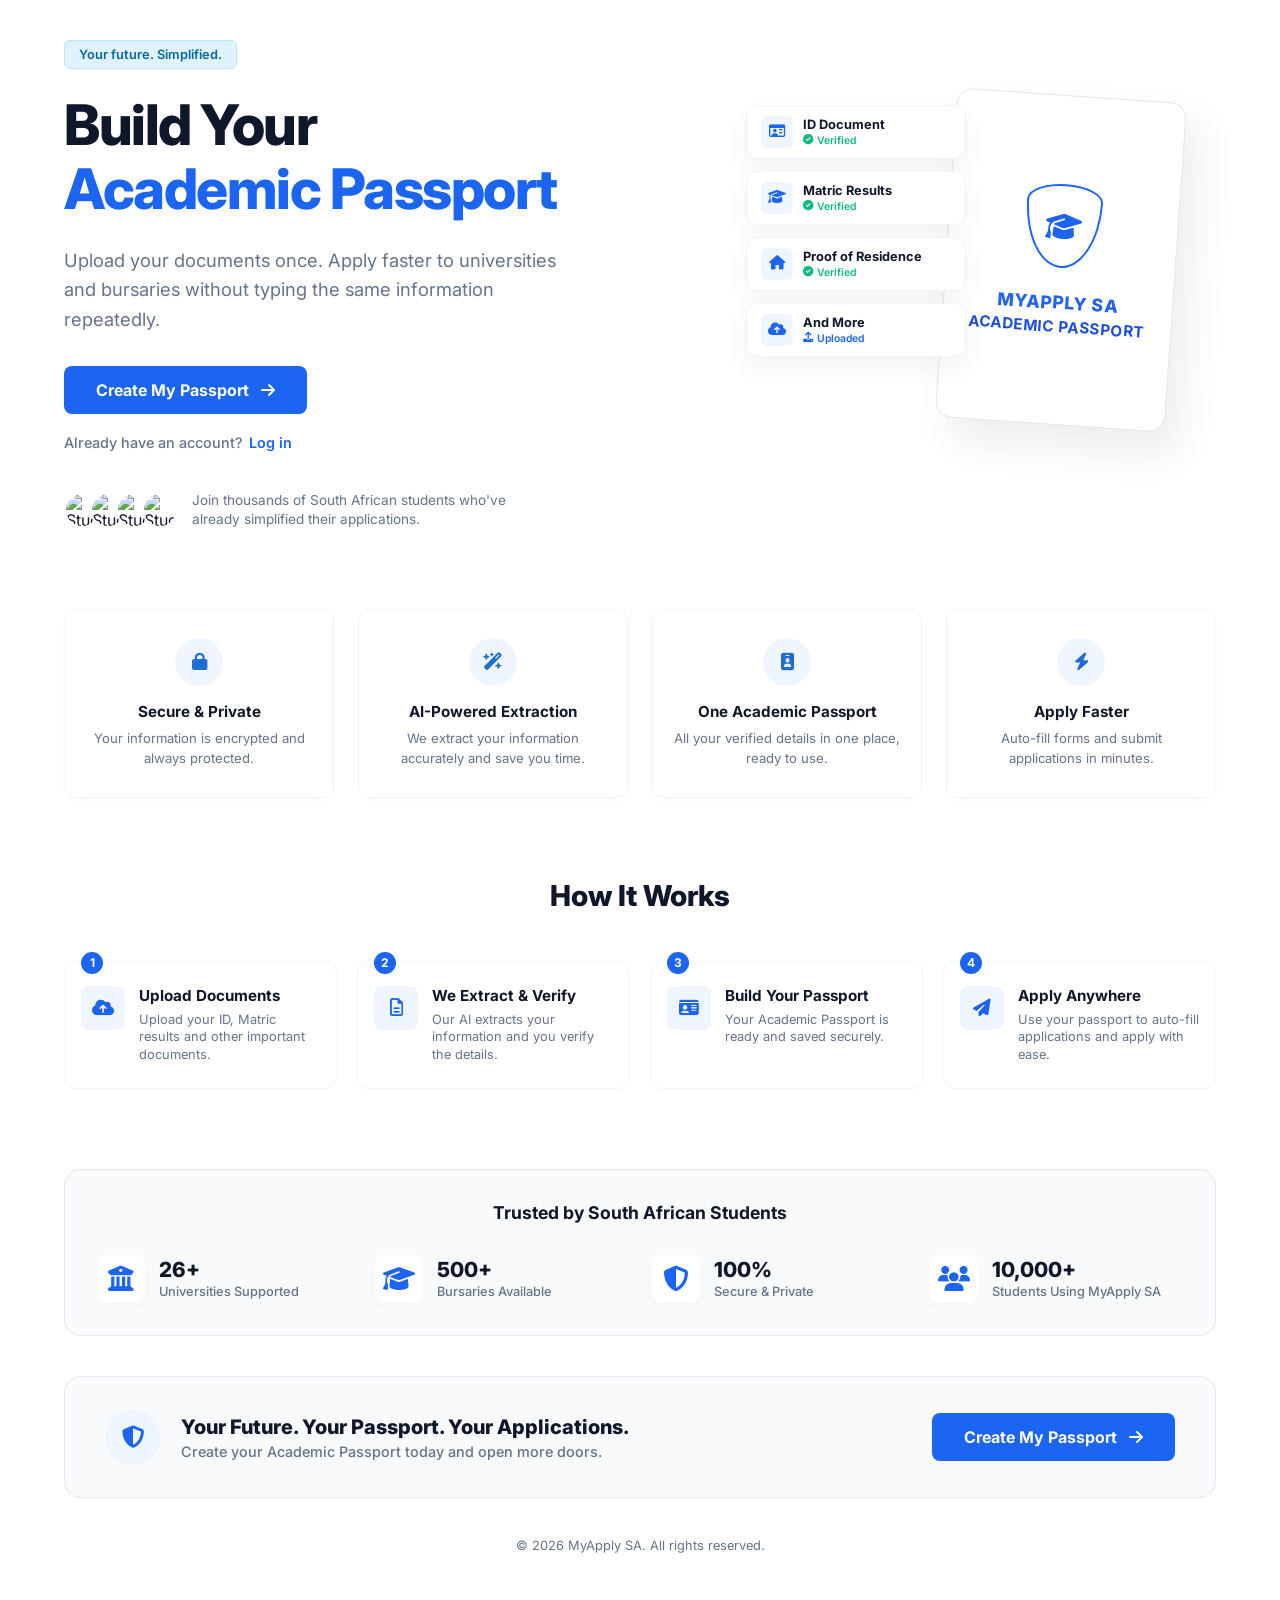
==== commit 0040ab1b: "Update fuck.html" ====
--- a/fuck.html
+++ b/fuck.html
@@ -738,18 +738,6 @@
 </head>
 <body>
 
-    <header class="header">
-        <div class="brand">
-            <i class="fas fa-shield-alt"></i> MyApply<span>SA</span>
-        </div>
-        <ul class="nav-links">
-            <li><a href="#" class="active">Home</a></li>
-            <li><a href="#">Universities</a></li>
-            <li><a href="#">Bursaries</a></li>
-            <li><a href="#">Course Explorer</a></li>
-        </ul>
-        <a href="#" class="login-btn-top"><i class="far fa-user"></i> Log in</a>
-    </header>
 
     <div class="wrapper">
         
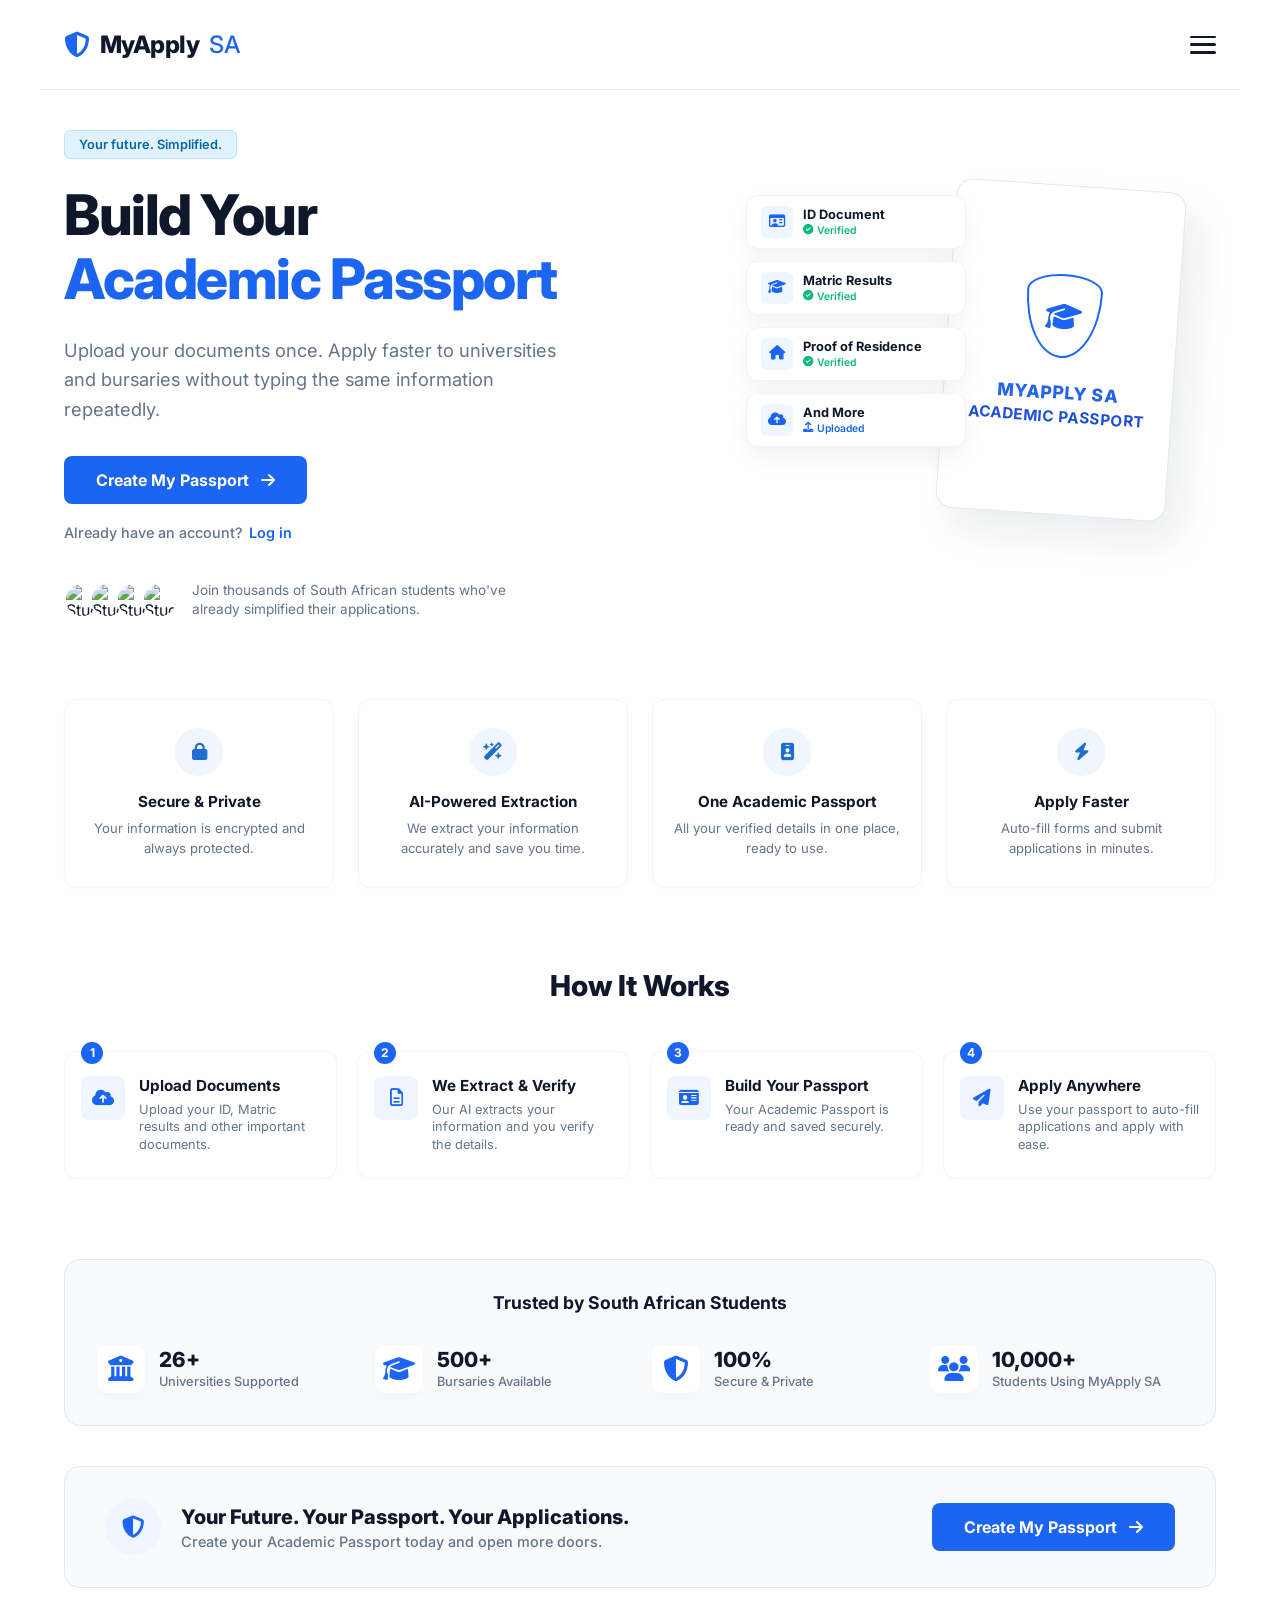
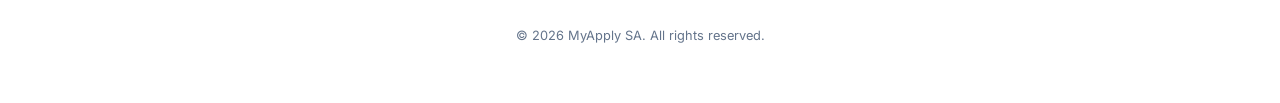
==== commit 61d6065e: "Update fuck.html" ====
--- a/fuck.html
+++ b/fuck.html
@@ -737,6 +737,27 @@
     </style>
 </head>
 <body>
+
+        <header class="header">
+        <div class="brand">
+            <i class="fas fa-shield-alt"></i> MyApply<span>SA</span>
+        </div>
+
+        <input type="checkbox" id="menu-toggle">
+        <label for="menu-toggle" class="menu-bar-btn">
+            <span></span>
+            <span></span>
+            <span></span>
+        </label>
+
+        <div class="nav-container-block">
+            <ul class="nav-links">
+                <li><a href="#">Universities</a></li>
+                <li><a href="#">Bursaries</a></li>
+            </ul>
+            <a href="#" class="login-list-item"><i class="far fa-user"></i> Log in</a>
+        </div>
+    </header>
 
 
     <div class="wrapper">
